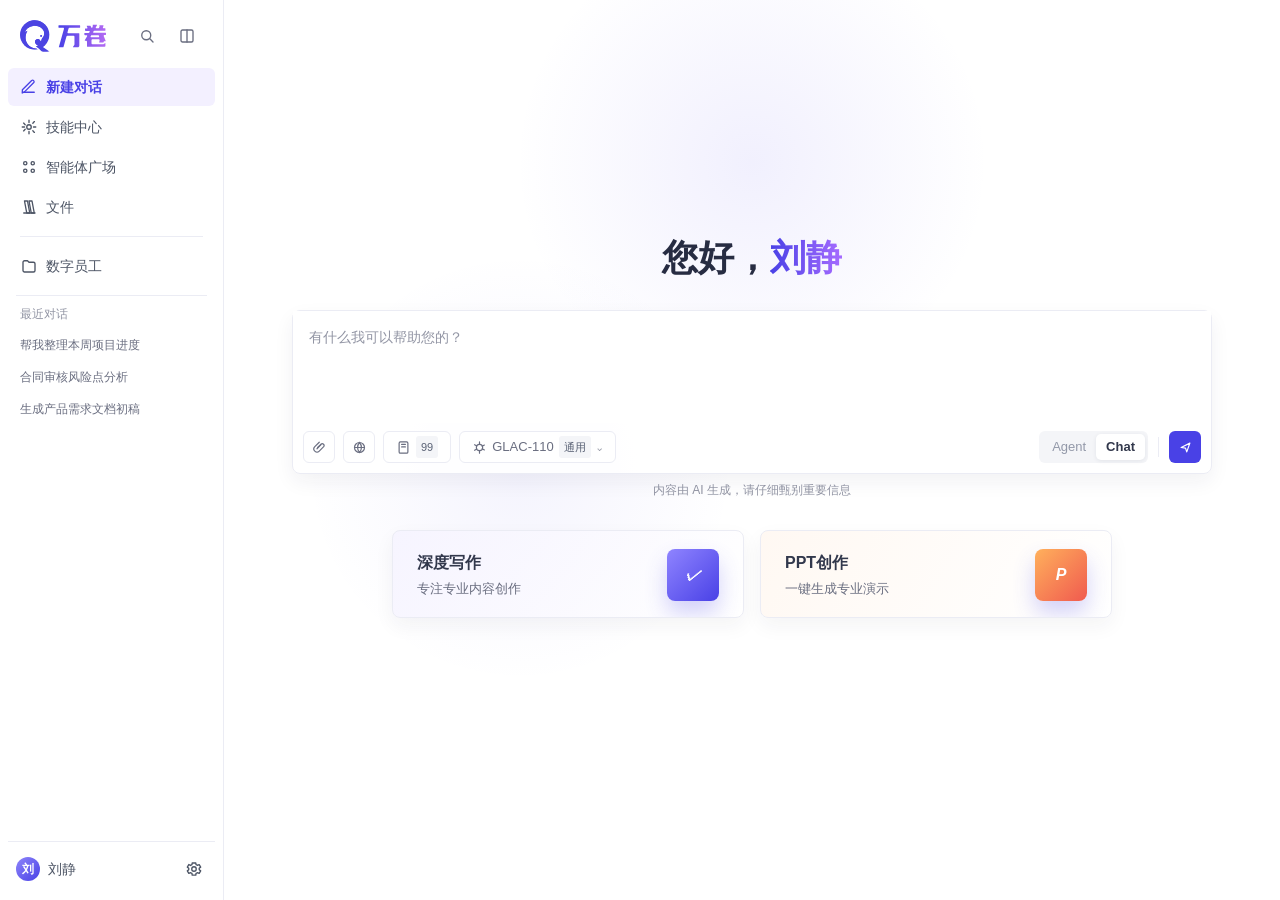
==== index.html @ 62d137b9 "Deploy Wanjuan static pages" ====
<!doctype html>
<html lang="zh-CN">
  <head>
    <meta charset="UTF-8" />
    <meta name="viewport" content="width=device-width, initial-scale=1.0" />
    <title>万卷</title>
    <meta http-equiv="refresh" content="0; url=./front-app.html" />
  </head>
  <body>
    <p>正在打开万卷前台应用...</p>
    <script>
      window.location.replace("./front-app.html");
    </script>
  </body>
</html>
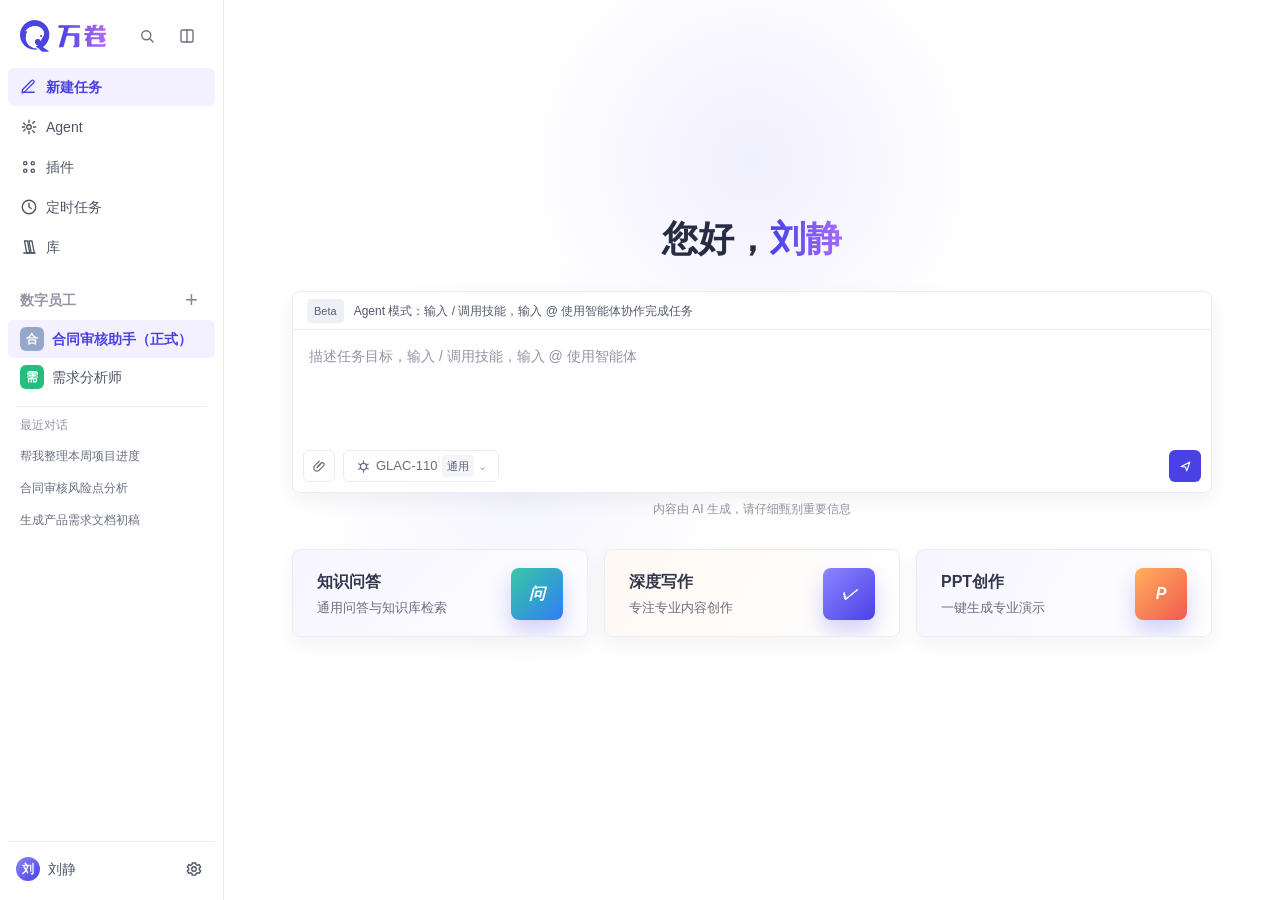
==== commit c67e5918: "fix: update homepage redirect to front-app_0608" ====
--- a/index.html
+++ b/index.html
@@ -4,12 +4,12 @@
     <meta charset="UTF-8" />
     <meta name="viewport" content="width=device-width, initial-scale=1.0" />
     <title>万卷</title>
-    <meta http-equiv="refresh" content="0; url=./front-app.html" />
+    <meta http-equiv="refresh" content="0; url=./front-app_0608.html" />
   </head>
   <body>
     <p>正在打开万卷前台应用...</p>
     <script>
-      window.location.replace("./front-app.html");
+      window.location.replace("./front-app_0608.html");
     </script>
   </body>
 </html>
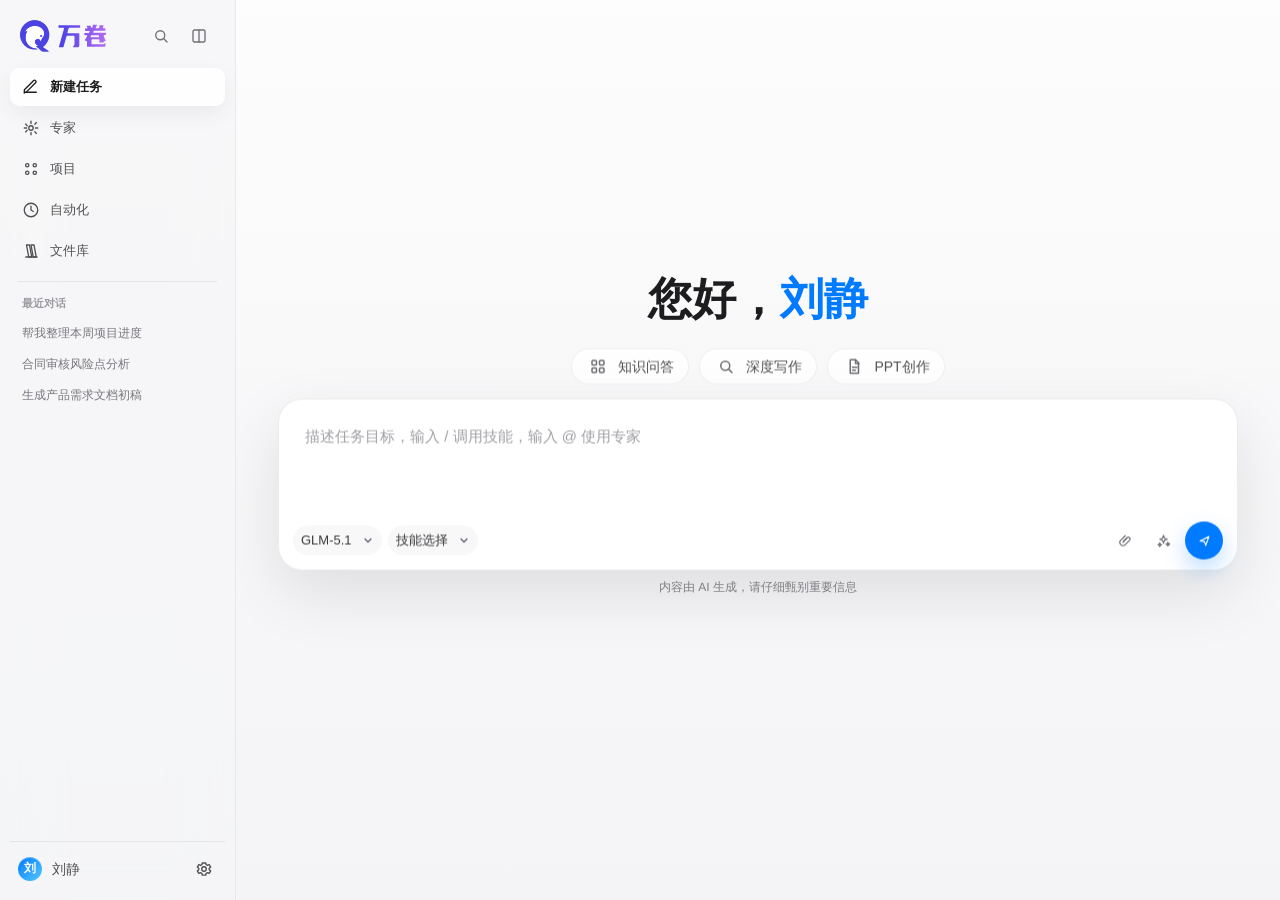
==== commit 12f0671b: "feat: point front entry to front-work-v2" ====
--- a/index.html
+++ b/index.html
@@ -4,12 +4,12 @@
     <meta charset="UTF-8" />
     <meta name="viewport" content="width=device-width, initial-scale=1.0" />
     <title>万卷</title>
-    <meta http-equiv="refresh" content="0; url=./front-app_0608.html" />
+    <meta http-equiv="refresh" content="0; url=./front-work-v2.html" />
   </head>
   <body>
-    <p>正在打开万卷前台应用...</p>
+    <p>正在打开万卷前台工作台...</p>
     <script>
-      window.location.replace("./front-app_0608.html");
+      window.location.replace("./front-work-v2.html");
     </script>
   </body>
 </html>
